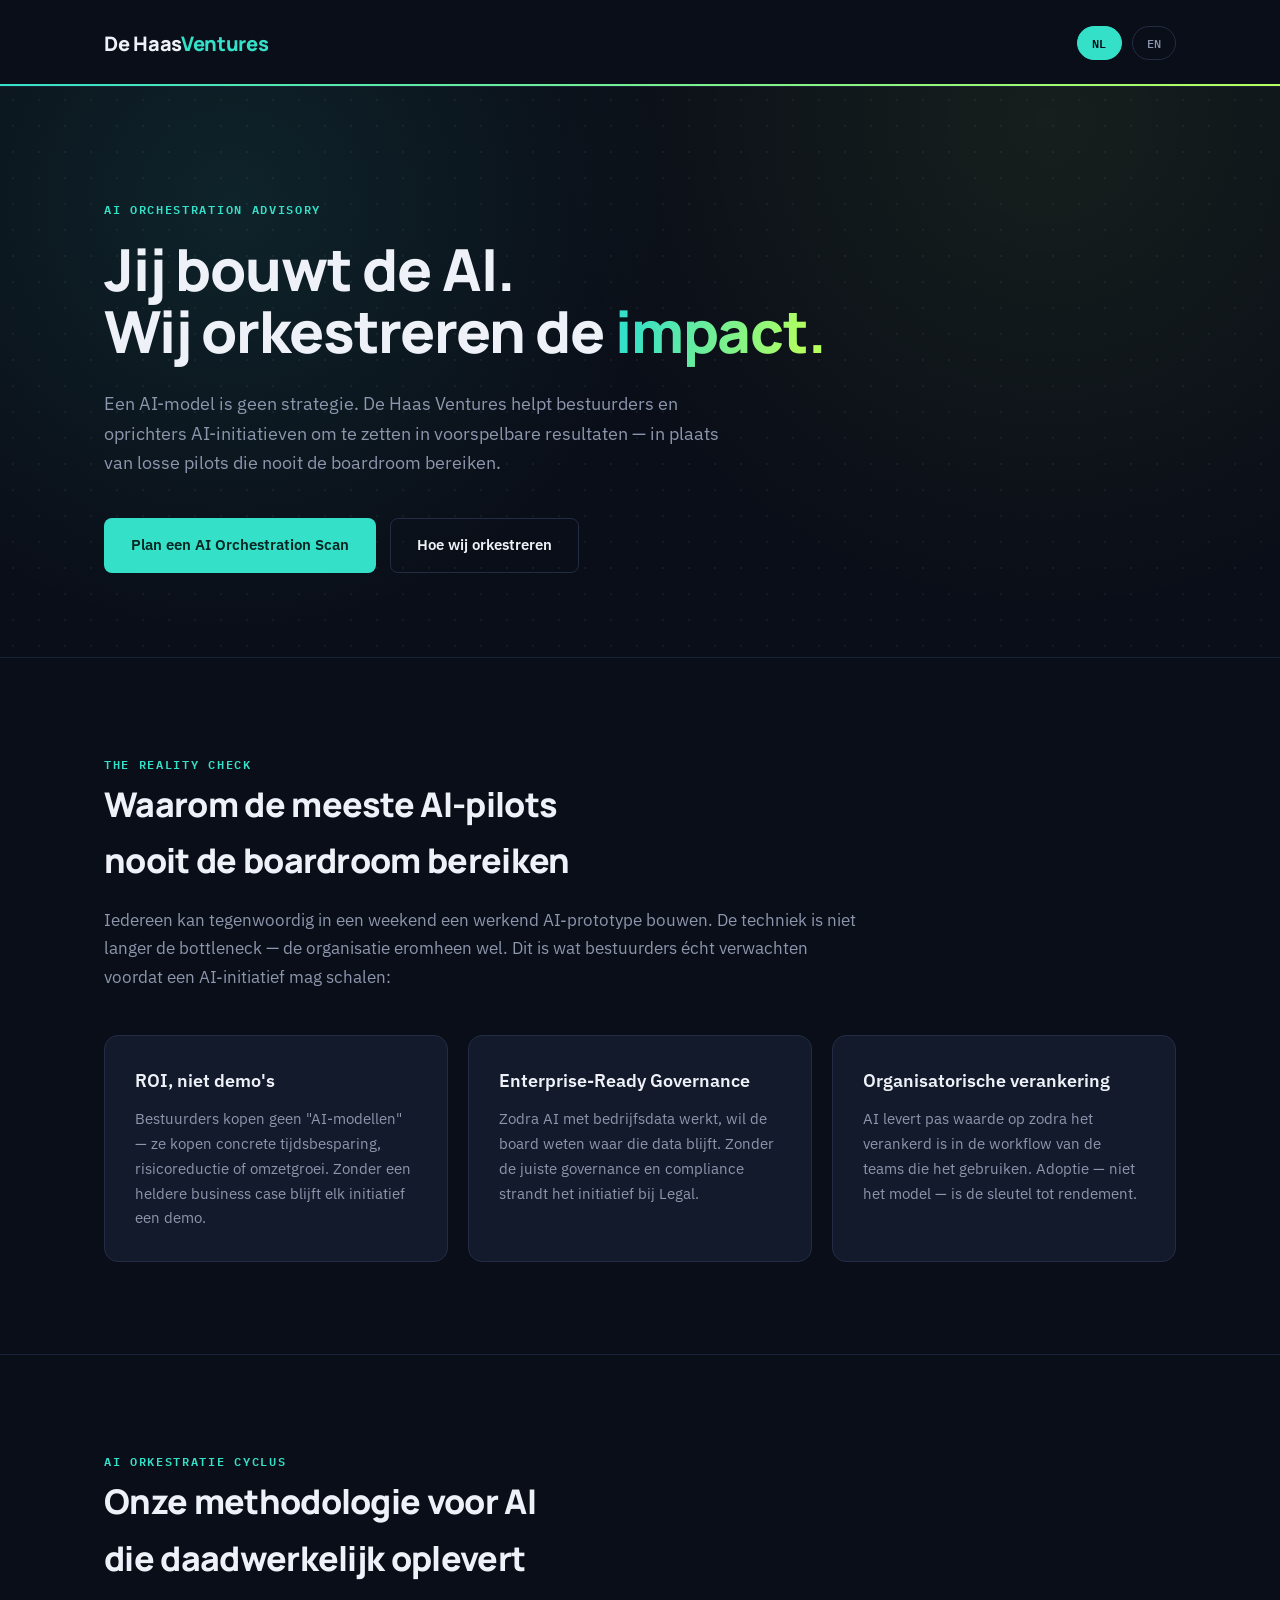
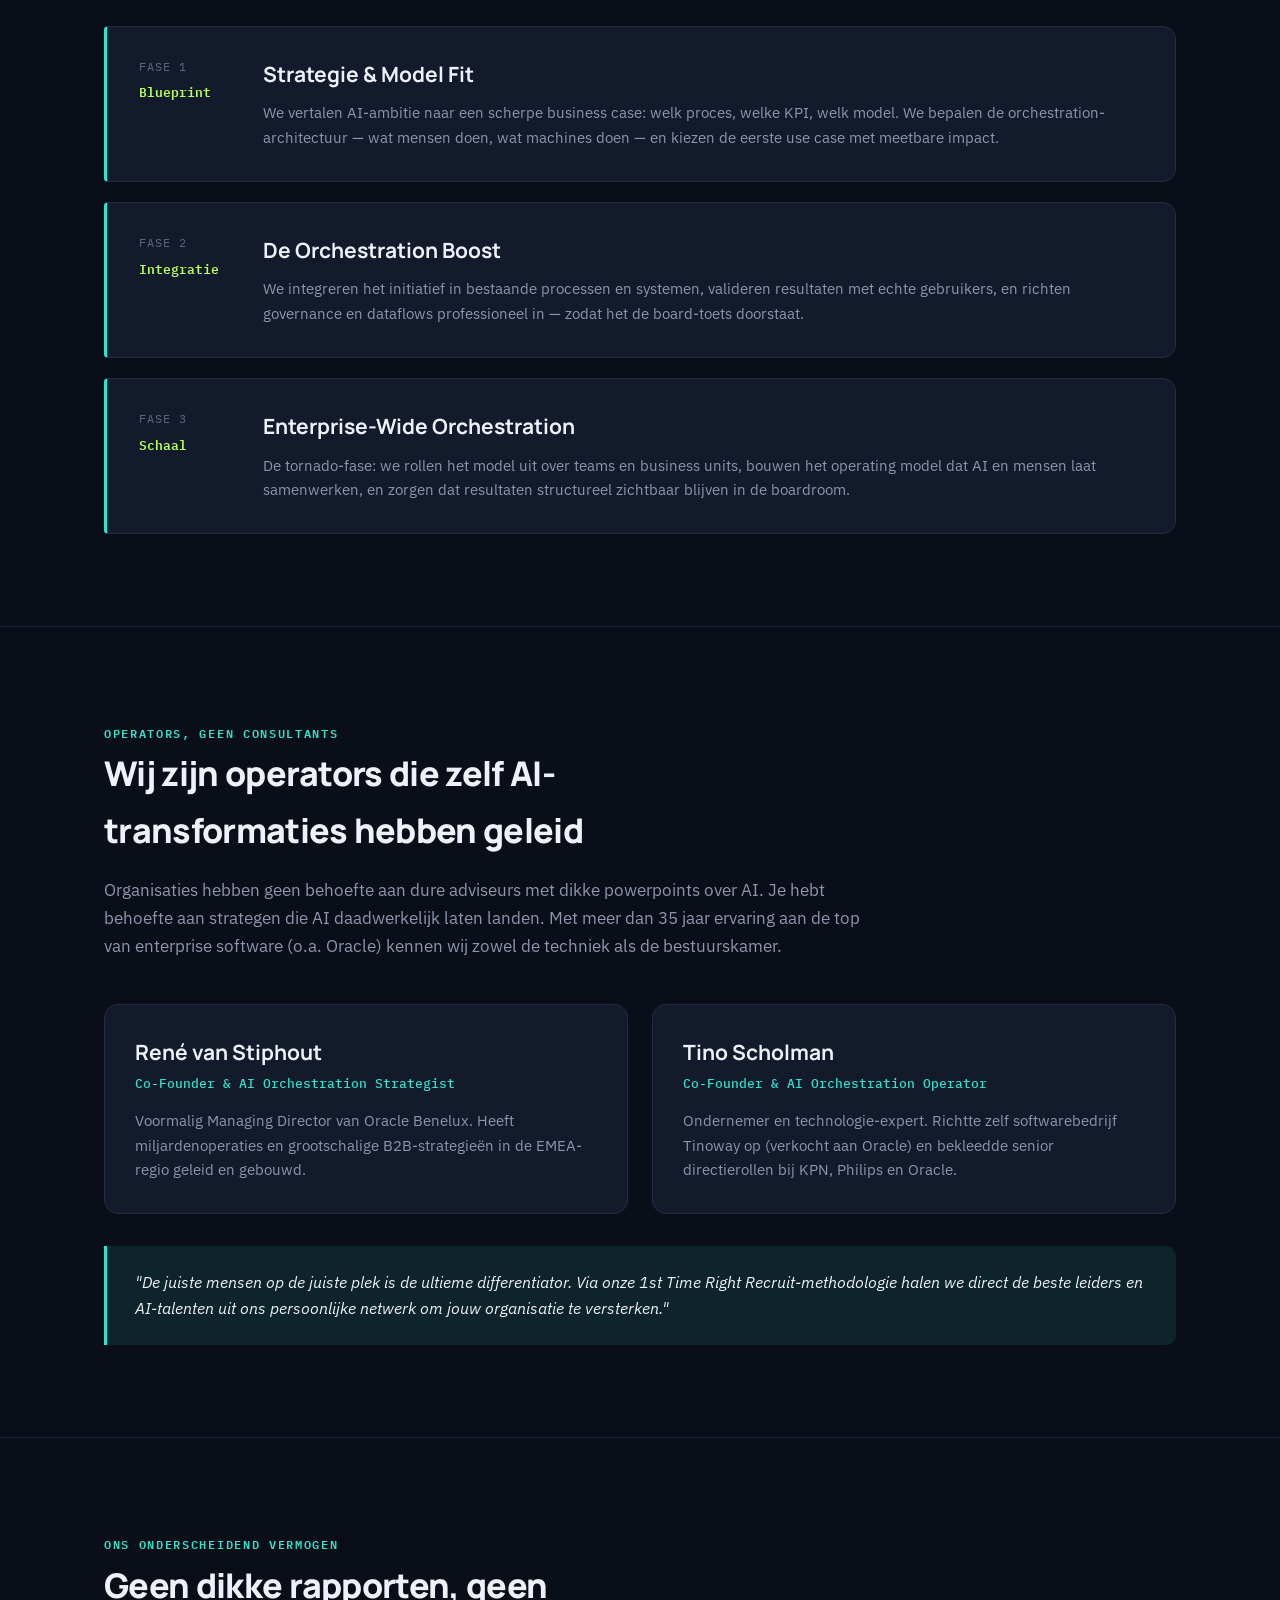
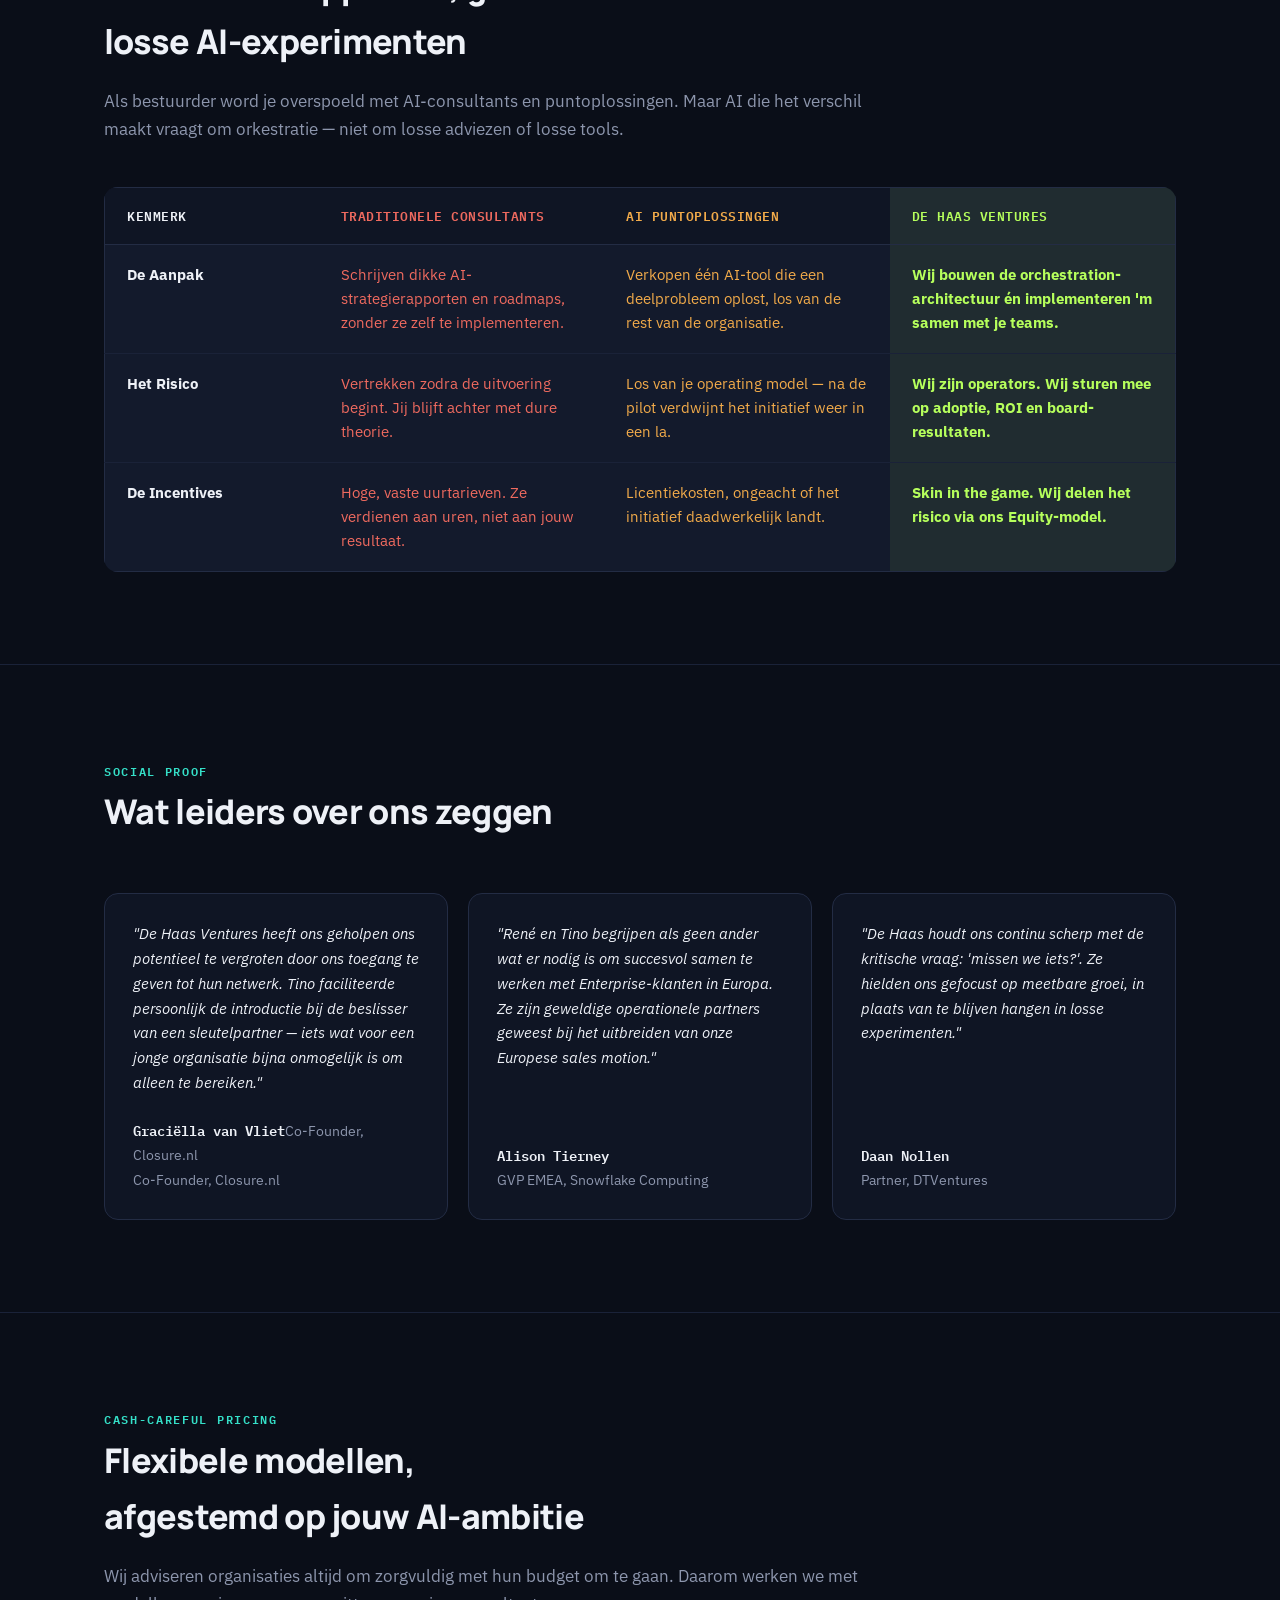
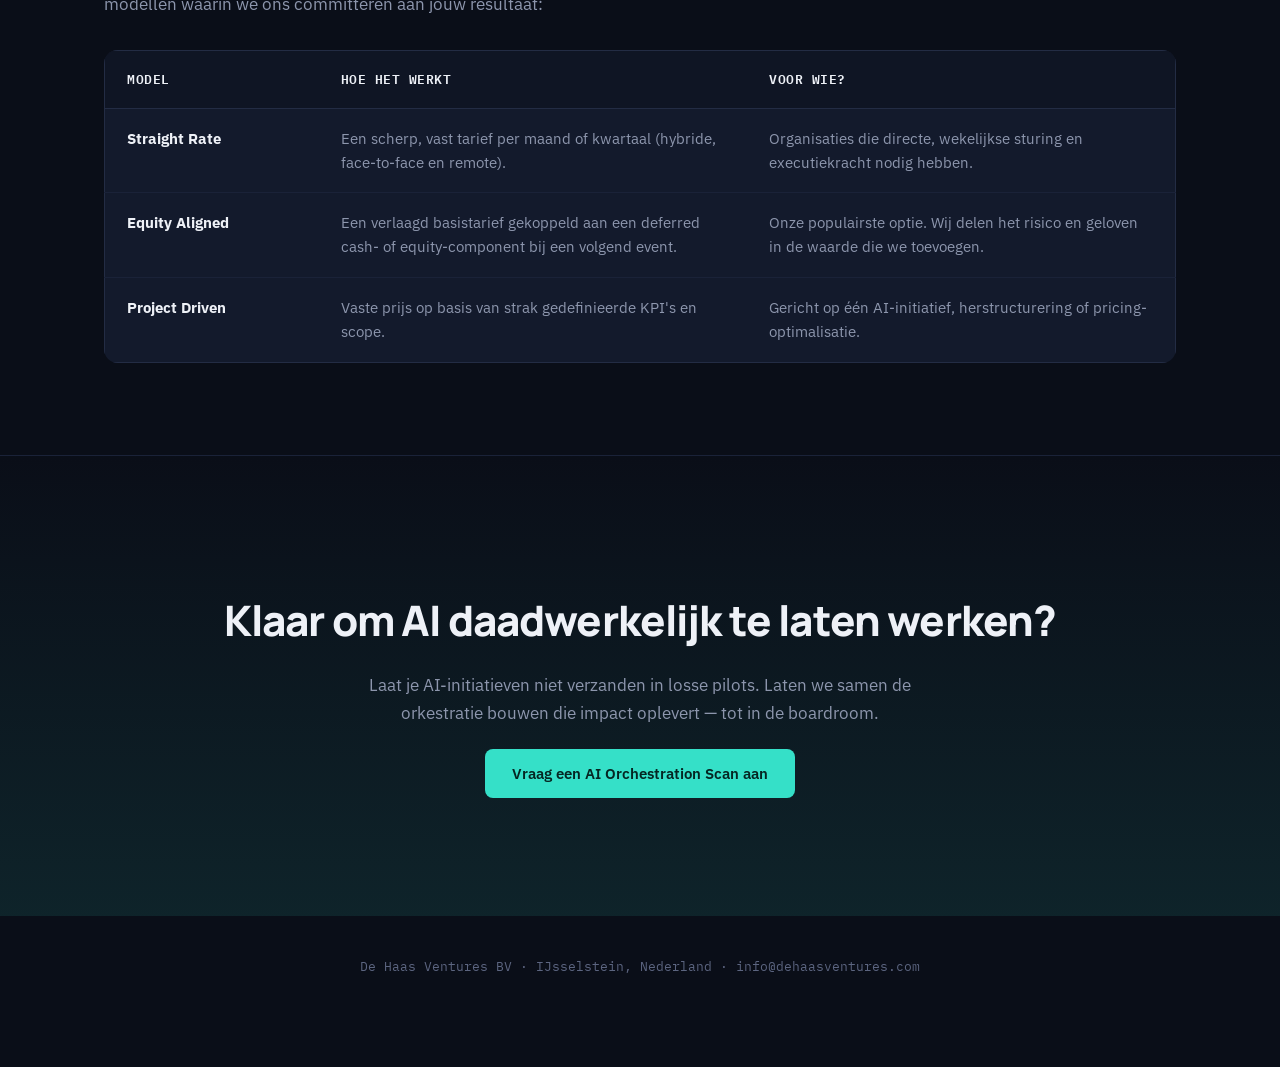
==== index.html @ 8264e9d5 "Add files via upload" ====
<!DOCTYPE html>
<html lang="nl">
<head>
<meta charset="UTF-8">
<meta name="viewport" content="width=device-width, initial-scale=1.0">
<title>De Haas Ventures | AI Orchestration Advisory for the Boardroom</title>
<meta name="description" content="De Haas Ventures helpt bestuurders en oprichters AI-initiatieven om te zetten in voorspelbare resultaten. Hands-on AI orchestration advisory — geen dikke rapporten, wel resultaat tot in de boardroom.">
<meta name="robots" content="index, follow">
<link rel="canonical" href="https://dehaasventures.com/">
<meta property="og:type" content="website">
<meta property="og:site_name" content="De Haas Ventures">
<meta property="og:title" content="De Haas Ventures | AI Orchestration Advisory">
<meta property="og:description" content="Hands-on AI orchestration advisory for boards and founders. We build the architecture and implement it with your teams — not another slide deck.">
<meta property="og:url" content="https://dehaasventures.com/">
<meta property="og:locale" content="nl_NL">
<meta property="og:locale:alternate" content="en_US">
<meta name="twitter:card" content="summary">
<meta name="twitter:title" content="De Haas Ventures | AI Orchestration Advisory">
<meta name="twitter:description" content="Hands-on AI orchestration advisory for boards and founders. We build the architecture and implement it with your teams — not another slide deck.">
<script type="application/ld+json">
{
  "@context": "https://schema.org",
  "@type": "ProfessionalService",
  "name": "De Haas Ventures",
  "alternateName": "De Haas Ventures BV",
  "description": "Hands-on AI orchestration advisory for boards and founders — strategy, implementation, and adoption, not just reports.",
  "url": "https://dehaasventures.com/",
  "email": "info@dehaasventures.com",
  "address": {
    "@type": "PostalAddress",
    "streetAddress": "",
    "addressLocality": "IJsselstein",
    "postalCode": "3401 NS",
    "addressCountry": "NL"
  },
  "areaServed": "Europe",
  "knowsAbout": ["AI Orchestration", "AI Strategy", "Enterprise AI Adoption", "Go-to-Market Advisory", "AI Agent Go-to-Market"],
  "founder": [
    { "@type": "Person", "name": "Tino Scholman" },
    { "@type": "Person", "name": "René van Stiphout" }
  ]
}
</script>
<link rel="preconnect" href="https://fonts.googleapis.com">
<link rel="preconnect" href="https://fonts.gstatic.com" crossorigin>
<link rel="stylesheet" href="https://fonts.googleapis.com/css2?family=Manrope:wght@700;800&family=IBM+Plex+Sans:wght@400;500;600&family=IBM+Plex+Mono:wght@500;600&display=swap">
<link rel="stylesheet" href="styles.css">

</head>
<body>
<header>
  <div class="container nav-container">
    <div class="logo">De Haas<span>Ventures</span></div>
    <div class="lang-switcher">
      <button class="lang-btn active" id="lang-nl-btn" onclick="setLanguage('nl')">NL</button>
      <button class="lang-btn" id="lang-en-btn" onclick="setLanguage('en')">EN</button>
    </div>
  </div>
</header>

<section class="hero">
  <div class="container">
    <span class="eyebrow">AI Orchestration Advisory</span>
    <h1 data-lang="nl">Jij bouwt de AI. <br>Wij orkestreren de <span>impact.</span></h1>
    <h1 data-lang="en">You build the AI. <br>We orchestrate the <span>impact.</span></h1>

    <p class="lede" data-lang="nl">Een AI-model is geen strategie. De Haas Ventures helpt bestuurders en oprichters AI-initiatieven om te zetten in voorspelbare resultaten — in plaats van losse pilots die nooit de boardroom bereiken.</p>
    <p class="lede" data-lang="en">An AI model is not a strategy. De Haas Ventures helps executives and founders turn scattered AI initiatives into predictable results — not pilots that never reach the boardroom.</p>

    <div class="btn-group">
      <a href="#contact" class="btn btn-primary" data-lang="nl">Plan een AI Orchestration Scan</a>
      <a href="#contact" class="btn btn-primary" data-lang="en">Book an AI Orchestration Scan</a>
      <a href="orchestration.html?lang=nl" class="btn btn-secondary" data-lang="nl">Hoe wij orkestreren</a>
      <a href="orchestration.html?lang=en" class="btn btn-secondary" data-lang="en">How We Orchestrate</a>
    </div>
  </div>
</section>

<section id="probleem">
  <div class="container">
    <span class="eyebrow" data-lang="nl">The Reality Check</span>
    <span class="eyebrow" data-lang="en">The Reality Check</span>

    <h2 class="section-title" data-lang="nl">Waarom de meeste AI-pilots nooit de boardroom bereiken</h2>
    <h2 class="section-title" data-lang="en">Why Most AI Pilots Never Reach the Boardroom</h2>

    <p class="lede-muted" data-lang="nl">Iedereen kan tegenwoordig in een weekend een werkend AI-prototype bouwen. De techniek is niet langer de bottleneck — de organisatie eromheen wel. Dit is wat bestuurders écht verwachten voordat een AI-initiatief mag schalen:</p>
    <p class="lede-muted" data-lang="en">Anyone can build a working AI prototype in a weekend now. Technology is no longer the bottleneck — the organization around it is. Here's what boards actually expect before an AI initiative gets to scale:</p>

    <div class="grid-3">
      <div class="card">
        <h3 data-lang="nl">ROI, niet demo's</h3>
        <h3 data-lang="en">ROI, Not Demos</h3>
        <p data-lang="nl">Bestuurders kopen geen "AI-modellen" — ze kopen concrete tijdsbesparing, risicoreductie of omzetgroei. Zonder een heldere business case blijft elk initiatief een demo.</p>
        <p data-lang="en">Boards don't buy "AI models" — they buy concrete time savings, risk reduction, or revenue growth. Without a clear business case, every initiative stays a demo.</p>
      </div>
      <div class="card">
        <h3 data-lang="nl">Enterprise-Ready Governance</h3>
        <h3 data-lang="en">Enterprise-Ready Governance</h3>
        <p data-lang="nl">Zodra AI met bedrijfsdata werkt, wil de board weten waar die data blijft. Zonder de juiste governance en compliance strandt het initiatief bij Legal.</p>
        <p data-lang="en">The moment AI touches company data, the board wants to know where it goes. Without proper governance and compliance, the initiative dies in Legal.</p>
      </div>
      <div class="card">
        <h3 data-lang="nl">Organisatorische verankering</h3>
        <h3 data-lang="en">Organizational Integration</h3>
        <p data-lang="nl">AI levert pas waarde op zodra het verankerd is in de workflow van de teams die het gebruiken. Adoptie — niet het model — is de sleutel tot rendement.</p>
        <p data-lang="en">AI only creates value once it's embedded in the daily workflow of the teams who use it. Adoption — not the model — is the key to return.</p>
      </div>
    </div>
  </div>
</section>

<section id="werkwijze">
  <div class="container">
    <span class="eyebrow" data-lang="nl">AI Orkestratie Cyclus</span>
    <span class="eyebrow" data-lang="en">AI Orchestration Life Cycle</span>

    <h2 class="section-title" data-lang="nl">Onze methodologie voor AI die daadwerkelijk oplevert</h2>
    <h2 class="section-title" data-lang="en">Our Methodology for AI That Actually Delivers</h2>

    <div class="steps">
      <div class="step-item">
        <div>
          <div class="step-phase" data-lang="nl">Fase 1</div>
          <div class="step-phase" data-lang="en">Phase 1</div>
          <div class="step-number" data-lang="nl">Blueprint</div>
          <div class="step-number" data-lang="en">Blueprint</div>
        </div>
        <div>
          <h3 data-lang="nl">Strategie & Model Fit</h3>
          <h3 data-lang="en">Strategy & Model Fit</h3>
          <p data-lang="nl">We vertalen AI-ambitie naar een scherpe business case: welk proces, welke KPI, welk model. We bepalen de orchestration-architectuur — wat mensen doen, wat machines doen — en kiezen de eerste use case met meetbare impact.</p>
          <p data-lang="en">We translate AI ambition into a sharp business case: which process, which KPI, which model. We define the orchestration architecture — what's done by people, what's done by machines — and pick the first use case with measurable impact.</p>
        </div>
      </div>
      <div class="step-item">
        <div>
          <div class="step-phase" data-lang="nl">Fase 2</div>
          <div class="step-phase" data-lang="en">Phase 2</div>
          <div class="step-number" data-lang="nl">Integratie</div>
          <div class="step-number" data-lang="en">Integration</div>
        </div>
        <div>
          <h3 data-lang="nl">De Orchestration Boost</h3>
          <h3 data-lang="en">The Orchestration Boost</h3>
          <p data-lang="nl">We integreren het initiatief in bestaande processen en systemen, valideren resultaten met echte gebruikers, en richten governance en dataflows professioneel in — zodat het de board-toets doorstaat.</p>
          <p data-lang="en">We integrate the initiative into existing processes and systems, validate results with real users, and put governance and data flows on a professional footing — so it survives board scrutiny.</p>
        </div>
      </div>
      <div class="step-item">
        <div>
          <div class="step-phase" data-lang="nl">Fase 3</div>
          <div class="step-phase" data-lang="en">Phase 3</div>
          <div class="step-number" data-lang="nl">Schaal</div>
          <div class="step-number" data-lang="en">Scale</div>
        </div>
        <div>
          <h3 data-lang="nl">Enterprise-Wide Orchestration</h3>
          <h3 data-lang="en">Enterprise-Wide Orchestration</h3>
          <p data-lang="nl">De tornado-fase: we rollen het model uit over teams en business units, bouwen het operating model dat AI en mensen laat samenwerken, en zorgen dat resultaten structureel zichtbaar blijven in de boardroom.</p>
          <p data-lang="en">The tornado phase: we roll the model out across teams and business units, build the operating model that lets AI and people work together, and keep results structurally visible in the boardroom.</p>
        </div>
      </div>
    </div>
  </div>
</section>

<section id="team">
  <div class="container">
    <span class="eyebrow" data-lang="nl">Operators, geen consultants</span>
    <span class="eyebrow" data-lang="en">Operators, Not Consultants</span>

    <h2 class="section-title" data-lang="nl">Wij zijn operators die zelf AI-transformaties hebben geleid</h2>
    <h2 class="section-title" data-lang="en">We Are Operators Who Have Led AI Transformations Ourselves</h2>

    <p class="lede-muted" data-lang="nl">Organisaties hebben geen behoefte aan dure adviseurs met dikke powerpoints over AI. Je hebt behoefte aan strategen die AI daadwerkelijk laten landen. Met meer dan 35 jaar ervaring aan de top van enterprise software (o.a. Oracle) kennen wij zowel de techniek als de bestuurskamer.</p>
    <p class="lede-muted" data-lang="en">Organizations don't need expensive advisors with heavy AI slide decks. You need executives who can actually land AI in the business. With over 35 years of combined experience at the top of enterprise software (including Oracle), we know both the technology and the boardroom.</p>

    <div class="team-grid">
      <div class="team-card">
        <h3>René van Stiphout</h3>
        <div class="team-role" data-lang="nl">Co-Founder & AI Orchestration Strategist</div>
        <div class="team-role" data-lang="en">Co-Founder & AI Orchestration Strategist</div>
        <p data-lang="nl">Voormalig Managing Director van Oracle Benelux. Heeft miljardenoperaties en grootschalige B2B-strategieën in de EMEA-regio geleid en gebouwd.</p>
        <p data-lang="en">Former Managing Director of Oracle Benelux. Led and scaled multi-billion dollar business units and large-scale B2B commercial strategies across the EMEA region.</p>
      </div>
      <div class="team-card">
        <h3>Tino Scholman</h3>
        <div class="team-role" data-lang="nl">Co-Founder & AI Orchestration Operator</div>
        <div class="team-role" data-lang="en">Co-Founder & AI Orchestration Operator</div>
        <p data-lang="nl">Ondernemer en technologie-expert. Richtte zelf softwarebedrijf Tinoway op (verkocht aan Oracle) en bekleedde senior directierollen bij KPN, Philips en Oracle.</p>
        <p data-lang="en">Entrepreneur and technology executive. Founded software company Tinoway (acquired by Oracle), and held senior executive roles at KPN, Philips, and Oracle.</p>
      </div>
    </div>

    <div class="quote-block" data-lang="nl">
      "De juiste mensen op de juiste plek is de ultieme differentiator. Via onze 1st Time Right Recruit-methodologie halen we direct de beste leiders en AI-talenten uit ons persoonlijke netwerk om jouw organisatie te versterken."
    </div>
    <div class="quote-block" data-lang="en">
      "Getting the right talent in place early is the ultimate differentiator. Through our 1st Time Right Recruit methodology, we bring top leaders and AI talent from our personal network to strengthen your organization."
    </div>
  </div>
</section>

<section id="waarom-wij">
  <div class="container">
    <span class="eyebrow" data-lang="nl">Ons Onderscheidend Vermogen</span>
    <span class="eyebrow" data-lang="en">Our Unfair Advantage</span>

    <h2 class="section-title" data-lang="nl">Geen dikke rapporten, geen losse AI-experimenten</h2>
    <h2 class="section-title" data-lang="en">No Fluffy Slide Decks. No Disconnected AI Experiments.</h2>

    <p class="lede-muted" data-lang="nl">Als bestuurder word je overspoeld met AI-consultants en puntoplossingen. Maar AI die het verschil maakt vraagt om orkestratie — niet om losse adviezen of losse tools.</p>
    <p class="lede-muted" data-lang="en">As an executive, you're bombarded by AI consultants and point solutions. But AI that moves the needle requires orchestration — not disconnected advice or disconnected tools.</p>

    <div class="table-container">
      <table class="comparison-table">
        <thead>
          <tr>
            <th><span data-lang="nl">Kenmerk</span><span data-lang="en">Feature</span></th>
            <th class="col-consultants"><span data-lang="nl">Traditionele Consultants</span><span data-lang="en">Traditional Consultants</span></th>
            <th class="col-pointsolutions"><span data-lang="nl">AI Puntoplossingen</span><span data-lang="en">AI Point Solutions</span></th>
            <th class="col-dehaas">De Haas Ventures</th>
          </tr>
        </thead>
        <tbody>
          <tr>
            <td><strong data-lang="nl">De Aanpak</strong><strong data-lang="en">The Playbook</strong></td>
            <td class="col-consultants"><span data-lang="nl">Schrijven dikke AI-strategierapporten en roadmaps, zonder ze zelf te implementeren.</span><span data-lang="en">Draft abstract AI strategy reports and roadmaps — then leave implementation to you.</span></td>
            <td class="col-pointsolutions"><span data-lang="nl">Verkopen één AI-tool die een deelprobleem oplost, los van de rest van de organisatie.</span><span data-lang="en">Sell a single AI tool that solves one problem, disconnected from the rest of the organization.</span></td>
            <td class="col-dehaas"><strong data-lang="nl">Wij bouwen de orchestration-architectuur én implementeren 'm samen met je teams.</strong><strong data-lang="en">We design the orchestration architecture and implement it together with your teams.</strong></td>
          </tr>
          <tr>
            <td><strong data-lang="nl">Het Risico</strong><strong data-lang="en">The Risk</strong></td>
            <td class="col-consultants"><span data-lang="nl">Vertrekken zodra de uitvoering begint. Jij blijft achter met dure theorie.</span><span data-lang="en">They leave the moment execution begins. You're left with expensive theory.</span></td>
            <td class="col-pointsolutions"><span data-lang="nl">Los van je operating model — na de pilot verdwijnt het initiatief weer in een la.</span><span data-lang="en">Disconnected from your operating model — after the pilot, the initiative quietly dies.</span></td>
            <td class="col-dehaas"><strong data-lang="nl">Wij zijn operators. Wij sturen mee op adoptie, ROI en board-resultaten.</strong><strong data-lang="en">We are operators. We steer toward adoption, ROI, and boardroom results.</strong></td>
          </tr>
          <tr>
            <td><strong data-lang="nl">De Incentives</strong><strong data-lang="en">Alignment</strong></td>
            <td class="col-consultants"><span data-lang="nl">Hoge, vaste uurtarieven. Ze verdienen aan uren, niet aan jouw resultaat.</span><span data-lang="en">High, flat hourly fees. They profit from hours, not from your outcome.</span></td>
            <td class="col-pointsolutions"><span data-lang="nl">Licentiekosten, ongeacht of het initiatief daadwerkelijk landt.</span><span data-lang="en">License fees, regardless of whether the initiative actually lands.</span></td>
            <td class="col-dehaas"><strong data-lang="nl">Skin in the game. Wij delen het risico via ons Equity-model.</strong><strong data-lang="en">Skin in the game. We share the risk through our equity model.</strong></td>
          </tr>
        </tbody>
      </table>
    </div>
  </div>
</section>

<section id="testimonials">
  <div class="container">
    <span class="eyebrow" data-lang="nl">Social Proof</span>
    <span class="eyebrow" data-lang="en">Social Proof</span>
    <h2 class="section-title" data-lang="nl">Wat leiders over ons zeggen</h2>
    <h2 class="section-title" data-lang="en">What Leaders Say About Us</h2>
    <div style="height: 36px;"></div>
    <div class="testimonials-grid">
      <div class="testimonial-card">
        <p class="testimonial-text" data-lang="nl">"De Haas Ventures heeft ons geholpen ons potentieel te vergroten door ons toegang te geven tot hun netwerk. Tino faciliteerde persoonlijk de introductie bij de beslisser van een sleutelpartner — iets wat voor een jonge organisatie bijna onmogelijk is om alleen te bereiken."</p>
        <p class="testimonial-text" data-lang="en">"De Haas Ventures helped expand our horizon by providing unparalleled access to their senior network. Tino personally brokered connections with decision-makers at industry cornerstones — reach almost impossible to unlock alone."</p>
        <div class="testimonial-author">Graciëlla van Vliet<span data-lang="nl">Co-Founder, Closure.nl</span><span data-lang="en">Co-Founder, Closure.nl</span></div>
      </div>
      <div class="testimonial-card">
        <p class="testimonial-text" data-lang="nl">"René en Tino begrijpen als geen ander wat er nodig is om succesvol samen te werken met Enterprise-klanten in Europa. Ze zijn geweldige operationele partners geweest bij het uitbreiden van onze Europese sales motion."</p>
        <p class="testimonial-text" data-lang="en">"René and Tino intuitively understand what it takes to land and expand enterprise accounts across Europe. They have been fantastic operational partners as we structured our European enterprise motion."</p>
        <div class="testimonial-author">Alison Tierney<span>GVP EMEA, Snowflake Computing</span></div>
      </div>
      <div class="testimonial-card">
        <p class="testimonial-text" data-lang="nl">"De Haas houdt ons continu scherp met de kritische vraag: 'missen we iets?'. Ze hielden ons gefocust op meetbare groei, in plaats van te blijven hangen in losse experimenten."</p>
        <p class="testimonial-text" data-lang="en">"De Haas continuously serves as our gut-check, asking: 'are we missing something?'. They kept us strictly focused on measurable growth over distracting ad-hoc experiments."</p>
        <div class="testimonial-author">Daan Nollen<span>Partner, DTVentures</span></div>
      </div>
    </div>
  </div>
</section>

<section id="modellen">
  <div class="container">
    <span class="eyebrow" data-lang="nl">Cash-Careful Pricing</span>
    <span class="eyebrow" data-lang="en">Cash-Careful Pricing</span>

    <h2 class="section-title" data-lang="nl">Flexibele modellen, afgestemd op jouw AI-ambitie</h2>
    <h2 class="section-title" data-lang="en">Flexible Frameworks, Matched to Your AI Ambition</h2>

    <p class="lede-muted" style="margin-bottom: 0;" data-lang="nl">Wij adviseren organisaties altijd om zorgvuldig met hun budget om te gaan. Daarom werken we met modellen waarin we ons committeren aan jouw resultaat:</p>
    <p class="lede-muted" style="margin-bottom: 0;" data-lang="en">We consistently advise organizations to be deliberate with budget. That's why we structure our partnerships to align directly with your outcome:</p>

    <div class="table-container">
      <table class="pricing-table">
        <thead>
          <tr>
            <th><span data-lang="nl">Model</span><span data-lang="en">Framework</span></th>
            <th><span data-lang="nl">Hoe het werkt</span><span data-lang="en">Mechanics</span></th>
            <th><span data-lang="nl">Voor wie?</span><span data-lang="en">Best For</span></th>
          </tr>
        </thead>
        <tbody>
          <tr>
            <td><strong>Straight Rate</strong></td>
            <td><span data-lang="nl">Een scherp, vast tarief per maand of kwartaal (hybride, face-to-face en remote).</span><span data-lang="en">A competitive, predictable flat fee, structured monthly or quarterly (hybrid delivery).</span></td>
            <td><span data-lang="nl">Organisaties die directe, wekelijkse sturing en executiekracht nodig hebben.</span><span data-lang="en">Organizations that need high-cadence, hands-on steering and execution power.</span></td>
          </tr>
          <tr>
            <td><strong>Equity Aligned</strong></td>
            <td><span data-lang="nl">Een verlaagd basistarief gekoppeld aan een deferred cash- of equity-component bij een volgend event.</span><span data-lang="en">A reduced base retainer coupled with a deferred cash or equity component tied to a future event.</span></td>
            <td><span data-lang="nl">Onze populairste optie. Wij delen het risico en geloven in de waarde die we toevoegen.</span><span data-lang="en">Our most popular option. We share the risk and back the value we add.</span></td>
          </tr>
          <tr>
            <td><strong>Project Driven</strong></td>
            <td><span data-lang="nl">Vaste prijs op basis van strak gedefinieerde KPI's en scope.</span><span data-lang="en">A fixed price against tightly defined KPIs and scope.</span></td>
            <td><span data-lang="nl">Gericht op één AI-initiatief, herstructurering of pricing-optimalisatie.</span><span data-lang="en">Targeted AI initiatives, org restructuring, or pricing-model shifts.</span></td>
          </tr>
        </tbody>
      </table>
    </div>
  </div>
</section>

<section id="contact" class="cta-section">
  <div class="container">
    <h2 data-lang="nl">Klaar om AI daadwerkelijk te laten werken?</h2>
    <h2 data-lang="en">Ready to Make AI Actually Work?</h2>

    <p data-lang="nl">Laat je AI-initiatieven niet verzanden in losse pilots. Laten we samen de orkestratie bouwen die impact oplevert — tot in de boardroom.</p>
    <p data-lang="en">Don't let your AI initiatives stall as disconnected pilots. Let's build the orchestration that delivers impact — all the way to the boardroom.</p>

    <a href="mailto:info@dehaasventures.com" class="btn btn-primary" data-lang="nl">Vraag een AI Orchestration Scan aan</a>
    <a href="mailto:info@dehaasventures.com" class="btn btn-primary" data-lang="en">Request an AI Orchestration Scan</a>
  </div>
</section>

<footer>
  <div class="container">
    <div data-lang="nl">De Haas Ventures BV &middot; IJsselstein, Nederland &middot; info@dehaasventures.com</div>
    <div data-lang="en">De Haas Ventures BV &middot; IJsselstein, The Netherlands &middot; info@dehaasventures.com</div>
  </div>
</footer>

<script>
  function setLanguage(lang) {
    document.documentElement.setAttribute('lang', lang);
    document.getElementById('lang-nl-btn').classList.toggle('active', lang === 'nl');
    document.getElementById('lang-en-btn').classList.toggle('active', lang === 'en');
  }
  function getInitialLanguage() {
    const requested = new URLSearchParams(window.location.search).get('lang');
    return requested === 'en' ? 'en' : 'nl';
  }
  setLanguage(getInitialLanguage());
</script>

</body>
</html>
---- styles.css ----
:root {
  --bg: #0a0e18;
  --bg-hero: #0c1120;
  --surface: #131a2c;
  --surface-soft: #0f1524;
  --border: #232c44;
  --border-soft: #1a2238;
  --text: #eef1f7;
  --text-muted: #8d96ad;
  --text-faint: #5c6580;
  --accent: #35e0c8;
  --accent-soft: rgba(53, 224, 200, 0.1);
  --accent-2: #b6ff5c;
  --accent-2-soft: rgba(182, 255, 92, 0.08);
  --danger: #ef6a5f;
  --warn: #f2ab4a;
  --font-display: "Manrope", -apple-system, BlinkMacSystemFont, "Segoe UI", sans-serif;
  --font-body: "IBM Plex Sans", -apple-system, BlinkMacSystemFont, "Segoe UI", sans-serif;
  --font-mono: "IBM Plex Mono", ui-monospace, "SF Mono", Menlo, monospace;
}

* { box-sizing: border-box; margin: 0; padding: 0; }

html { color-scheme: dark; }

@media (prefers-reduced-motion: reduce) {
  * { transition: none !important; animation: none !important; scroll-behavior: auto !important; }
}

body {
  font-family: var(--font-body);
  background: var(--bg);
  color: var(--text);
  line-height: 1.65;
  padding: 0 0 90px 0;
  -webkit-font-smoothing: antialiased;
}

a { color: inherit; }
img { max-width: 100%; }

:focus-visible {
  outline: 2px solid var(--accent);
  outline-offset: 3px;
  border-radius: 4px;
}

.container {
  max-width: 1120px;
  margin: 0 auto;
  padding: 0 24px;
}

/* Header */
header {
  padding: 26px 0;
  border-bottom: 1px solid var(--border-soft);
  background: linear-gradient(90deg, var(--accent) 0%, var(--accent-2) 100%);
  background-size: 100% 2px;
  background-repeat: no-repeat;
  background-position: bottom;
}

.nav-container {
  display: flex;
  justify-content: space-between;
  align-items: center;
  flex-wrap: wrap;
  gap: 14px;
}

.logo {
  font-family: var(--font-display);
  font-size: 20px;
  font-weight: 800;
  letter-spacing: -0.3px;
  color: var(--text);
  text-decoration: none;
}

.logo span { color: var(--accent); }

.lang-switcher { display: flex; gap: 10px; }

.lang-btn {
  background: transparent;
  border: 1px solid var(--border);
  color: var(--text-muted);
  padding: 6px 14px;
  border-radius: 20px;
  cursor: pointer;
  font-family: var(--font-mono);
  font-weight: 500;
  font-size: 12px;
  letter-spacing: 0.02em;
  transition: all 0.18s ease;
}

.lang-btn:hover { border-color: var(--text-muted); color: var(--text); }

.lang-btn.active {
  background-color: var(--accent);
  color: var(--bg);
  border-color: var(--accent);
  font-weight: 600;
}

/* Hero */
.hero {
  padding: clamp(56px, 10vw, 108px) 0 clamp(48px, 8vw, 84px) 0;
  background:
    radial-gradient(circle at 18% 20%, rgba(53, 224, 200, 0.10) 0%, transparent 38%),
    radial-gradient(circle at 82% 6%, rgba(182, 255, 92, 0.07) 0%, transparent 42%),
    radial-gradient(rgba(255,255,255,0.05) 1px, transparent 1px);
  background-size: auto, auto, 26px 26px;
  background-position: 0 0, 0 0, 0 0;
}

.hero.hero--compact { padding: clamp(44px, 7vw, 76px) 0 clamp(40px, 6vw, 64px) 0; }

.eyebrow {
  display: inline-block;
  font-family: var(--font-mono);
  font-size: 12px;
  text-transform: uppercase;
  letter-spacing: 0.14em;
  font-weight: 600;
  color: var(--accent);
  margin-bottom: 18px;
}

h1 {
  font-family: var(--font-display);
  font-size: clamp(34px, 5.4vw, 58px);
  font-weight: 800;
  line-height: 1.08;
  letter-spacing: -0.02em;
  text-wrap: balance;
  max-width: 900px;
  margin-bottom: 26px;
}

h1.h1--page { font-size: clamp(30px, 4.6vw, 46px); }

h1 span {
  background: linear-gradient(100deg, var(--accent) 10%, var(--accent-2) 90%);
  -webkit-background-clip: text;
  background-clip: text;
  -webkit-text-fill-color: transparent;
}

.hero p.lede {
  font-size: 18px;
  color: var(--text-muted);
  max-width: 640px;
  margin-bottom: 40px;
}

.btn-group { display: flex; gap: 14px; flex-wrap: wrap; }

.btn {
  display: inline-block;
  padding: 14px 26px;
  font-family: var(--font-body);
  font-weight: 600;
  font-size: 15px;
  border-radius: 8px;
  text-decoration: none;
  transition: all 0.18s ease;
  border: 1px solid transparent;
}

.btn-primary {
  background-color: var(--accent);
  color: #052622;
}

.btn-primary:hover {
  box-shadow: 0 0 0 4px var(--accent-soft);
  transform: translateY(-1px);
}

.btn-secondary {
  background-color: transparent;
  color: var(--text);
  border-color: var(--border);
}

.btn-secondary:hover { border-color: var(--text-muted); background: rgba(255,255,255,0.03); }

/* Back link */
.back-link {
  display: flex;
  width: fit-content;
  align-items: center;
  gap: 8px;
  font-family: var(--font-mono);
  font-size: 13px;
  color: var(--text-muted);
  text-decoration: none;
  margin-bottom: 22px;
  transition: color 0.18s ease;
}

.back-link:hover { color: var(--accent); }

/* Sections */
section { padding: clamp(56px, 8vw, 92px) 0; border-bottom: 1px solid var(--border-soft); }

.section-title {
  font-family: var(--font-display);
  font-size: clamp(26px, 3.4vw, 34px);
  font-weight: 800;
  letter-spacing: -0.02em;
  margin-bottom: 18px;
  text-wrap: balance;
  max-width: 780px;
}

.subsection-title {
  font-family: var(--font-display);
  font-size: 21px;
  font-weight: 700;
  letter-spacing: -0.01em;
  margin-bottom: 22px;
  text-wrap: balance;
  max-width: 760px;
}

.lede-muted {
  font-size: 17px;
  color: var(--text-muted);
  max-width: 760px;
  margin-bottom: 44px;
}

/* Card grid */
.grid-3 {
  display: grid;
  grid-template-columns: repeat(auto-fit, minmax(270px, 1fr));
  gap: 20px;
}

.card {
  background-color: var(--surface);
  border: 1px solid var(--border);
  padding: 30px;
  border-radius: 14px;
}

.card.card--accent { border-top: 3px solid var(--accent); }

.card h3 { font-size: 18px; font-weight: 600; margin-bottom: 12px; color: var(--text); }
.card p { color: var(--text-muted); font-size: 15px; }

/* Process steps */
.steps { display: flex; flex-direction: column; gap: 20px; margin-top: 40px; }

.step-item {
  display: grid;
  grid-template-columns: 96px 1fr;
  gap: 28px;
  background-color: var(--surface);
  border: 1px solid var(--border);
  border-left: 3px solid var(--accent);
  padding: 30px 32px;
  border-radius: 4px 14px 14px 4px;
}

@media (max-width: 560px) {
  .step-item { grid-template-columns: 1fr; gap: 10px; }
}

.step-number {
  font-family: var(--font-mono);
  font-size: 13px;
  color: var(--accent-2);
  font-weight: 600;
}

.step-phase { font-family: var(--font-mono); font-size: 12px; color: var(--text-faint); text-transform: uppercase; letter-spacing: 0.08em; margin-bottom: 6px; }
.step-item h3 { font-family: var(--font-display); font-size: 21px; font-weight: 700; margin-bottom: 10px; }
.step-item p { color: var(--text-muted); font-size: 15px; }

/* Team */
.team-grid {
  display: grid;
  grid-template-columns: repeat(auto-fit, minmax(320px, 1fr));
  gap: 24px;
  margin-bottom: 32px;
}

.team-card {
  background-color: var(--surface);
  border: 1px solid var(--border);
  padding: 30px;
  border-radius: 14px;
}

.team-card h3 { font-family: var(--font-display); font-size: 21px; font-weight: 700; margin-bottom: 4px; }

.team-role {
  font-family: var(--font-mono);
  color: var(--accent);
  font-size: 13px;
  font-weight: 500;
  margin-bottom: 14px;
}

.team-card p { color: var(--text-muted); font-size: 15px; }

.quote-block {
  background: var(--accent-soft);
  border-left: 3px solid var(--accent);
  padding: 24px 28px;
  border-radius: 0 10px 10px 0;
  font-style: italic;
  font-size: 15.5px;
  color: var(--text);
  margin-top: 8px;
}

/* Principle / pull-quote block (bold statement, not italic) */
.principle-block {
  margin-top: 44px;
  background: linear-gradient(135deg, var(--accent-soft) 0%, var(--accent-2-soft) 100%);
  border: 1px solid var(--border);
  border-left: 4px solid var(--accent);
  border-radius: 0 14px 14px 0;
  padding: 32px 36px;
  display: flex;
  flex-direction: column;
  gap: 12px;
}

.principle-label {
  font-family: var(--font-mono);
  font-size: 12px;
  font-weight: 600;
  text-transform: uppercase;
  letter-spacing: 0.12em;
  color: var(--accent);
}

.principle-block p {
  font-size: clamp(17px, 2.2vw, 20px);
  font-weight: 700;
  color: var(--text);
  line-height: 1.45;
}

/* Differentiator rows (label / description) */
.diff-grid { display: flex; flex-direction: column; gap: 16px; margin-top: 24px; }

.diff-row {
  background-color: var(--surface);
  border: 1px solid var(--border);
  border-radius: 14px;
  padding: 26px 28px;
  display: grid;
  grid-template-columns: 190px 1fr;
  gap: 24px;
  align-items: start;
}

@media (max-width: 640px) {
  .diff-row { grid-template-columns: 1fr; gap: 8px; }
}

.diff-label { font-family: var(--font-mono); color: var(--accent); font-weight: 600; font-size: 14px; }
.diff-desc { color: var(--text-muted); font-size: 15px; }

/* Testimonials */
.testimonials-grid {
  display: grid;
  grid-template-columns: repeat(auto-fit, minmax(280px, 1fr));
  gap: 20px;
}

.testimonial-card {
  background-color: var(--surface-soft);
  border: 1px solid var(--border);
  padding: 28px;
  border-radius: 14px;
  display: flex;
  flex-direction: column;
  justify-content: space-between;
}

.testimonial-text { font-style: italic; font-size: 15px; margin-bottom: 22px; color: var(--text); }
.testimonial-author { font-size: 14px; font-weight: 600; font-family: var(--font-mono); }
.testimonial-author span { display: block; color: var(--text-muted); font-weight: 400; font-family: var(--font-body); font-size: 13.5px; margin-top: 3px; }

/* Tables */
.table-container { overflow-x: auto; margin-top: 32px; border-radius: 14px; }

table {
  width: 100%;
  min-width: 640px;
  border-collapse: collapse;
  text-align: left;
  background-color: var(--surface);
  border: 1px solid var(--border);
}

th, td { padding: 18px 22px; font-size: 14.5px; }

th {
  background-color: var(--surface-soft);
  color: var(--text);
  font-family: var(--font-mono);
  font-weight: 600;
  font-size: 12.5px;
  text-transform: uppercase;
  letter-spacing: 0.04em;
  border-bottom: 1px solid var(--border);
}

td { border-bottom: 1px solid var(--border-soft); color: var(--text-muted); vertical-align: top; }
tr:last-child td { border-bottom: none; }
td strong { color: var(--text); }

.comparison-table, .pricing-table { table-layout: fixed; }
.comparison-table th:first-child, .comparison-table td:first-child,
.pricing-table th:first-child, .pricing-table td:first-child { width: 20%; }

.col-consultants { color: var(--danger); }
.col-pointsolutions { color: var(--warn); }
.col-dehaas { color: var(--accent-2); background-color: var(--accent-2-soft); }
.comparison-table td.col-dehaas strong { color: var(--accent-2); }

/* CTA */
.cta-section {
  text-align: center;
  background: linear-gradient(180deg, var(--bg) 0%, var(--accent-soft) 100%);
  border-bottom: none;
  padding: clamp(72px, 12vw, 130px) 0;
}

.cta-section.cta-section--compact { padding: clamp(56px, 9vw, 96px) 0; }

.cta-section h2 {
  font-family: var(--font-display);
  font-size: clamp(28px, 4.4vw, 42px);
  font-weight: 800;
  margin-bottom: 16px;
  letter-spacing: -0.02em;
  text-wrap: balance;
}

.cta-section p {
  color: var(--text-muted);
  font-size: 17px;
  max-width: 580px;
  margin: 0 auto 32px auto;
}

footer {
  padding: 40px 0 0 0;
  text-align: center;
  color: var(--text-faint);
  font-family: var(--font-mono);
  font-size: 12.5px;
}

/* Language visibility */
[data-lang] { display: none; }
html[lang="nl"] [data-lang="nl"] { display: initial; }
html[lang="en"] [data-lang="en"] { display: initial; }

html[lang="nl"] p[data-lang="nl"], html[lang="nl"] div[data-lang="nl"], html[lang="nl"] section[data-lang="nl"],
html[lang="nl"] h1[data-lang="nl"], html[lang="nl"] h2[data-lang="nl"], html[lang="nl"] h3[data-lang="nl"] { display: block; }
html[lang="en"] p[data-lang="en"], html[lang="en"] div[data-lang="en"], html[lang="en"] section[data-lang="en"],
html[lang="en"] h1[data-lang="en"], html[lang="en"] h2[data-lang="en"], html[lang="en"] h3[data-lang="en"] { display: block; }

html[lang="nl"] th [data-lang="nl"], html[lang="nl"] td [data-lang="nl"],
html[lang="en"] th [data-lang="en"], html[lang="en"] td [data-lang="en"] { display: inline; }

/* Elements whose natural display must be preserved when un-hidden (display:initial
   would otherwise reset them to their tag's default, e.g. inline for <a>) */
html[lang="nl"] .back-link[data-lang="nl"] { display: flex; }
html[lang="en"] .back-link[data-lang="en"] { display: flex; }
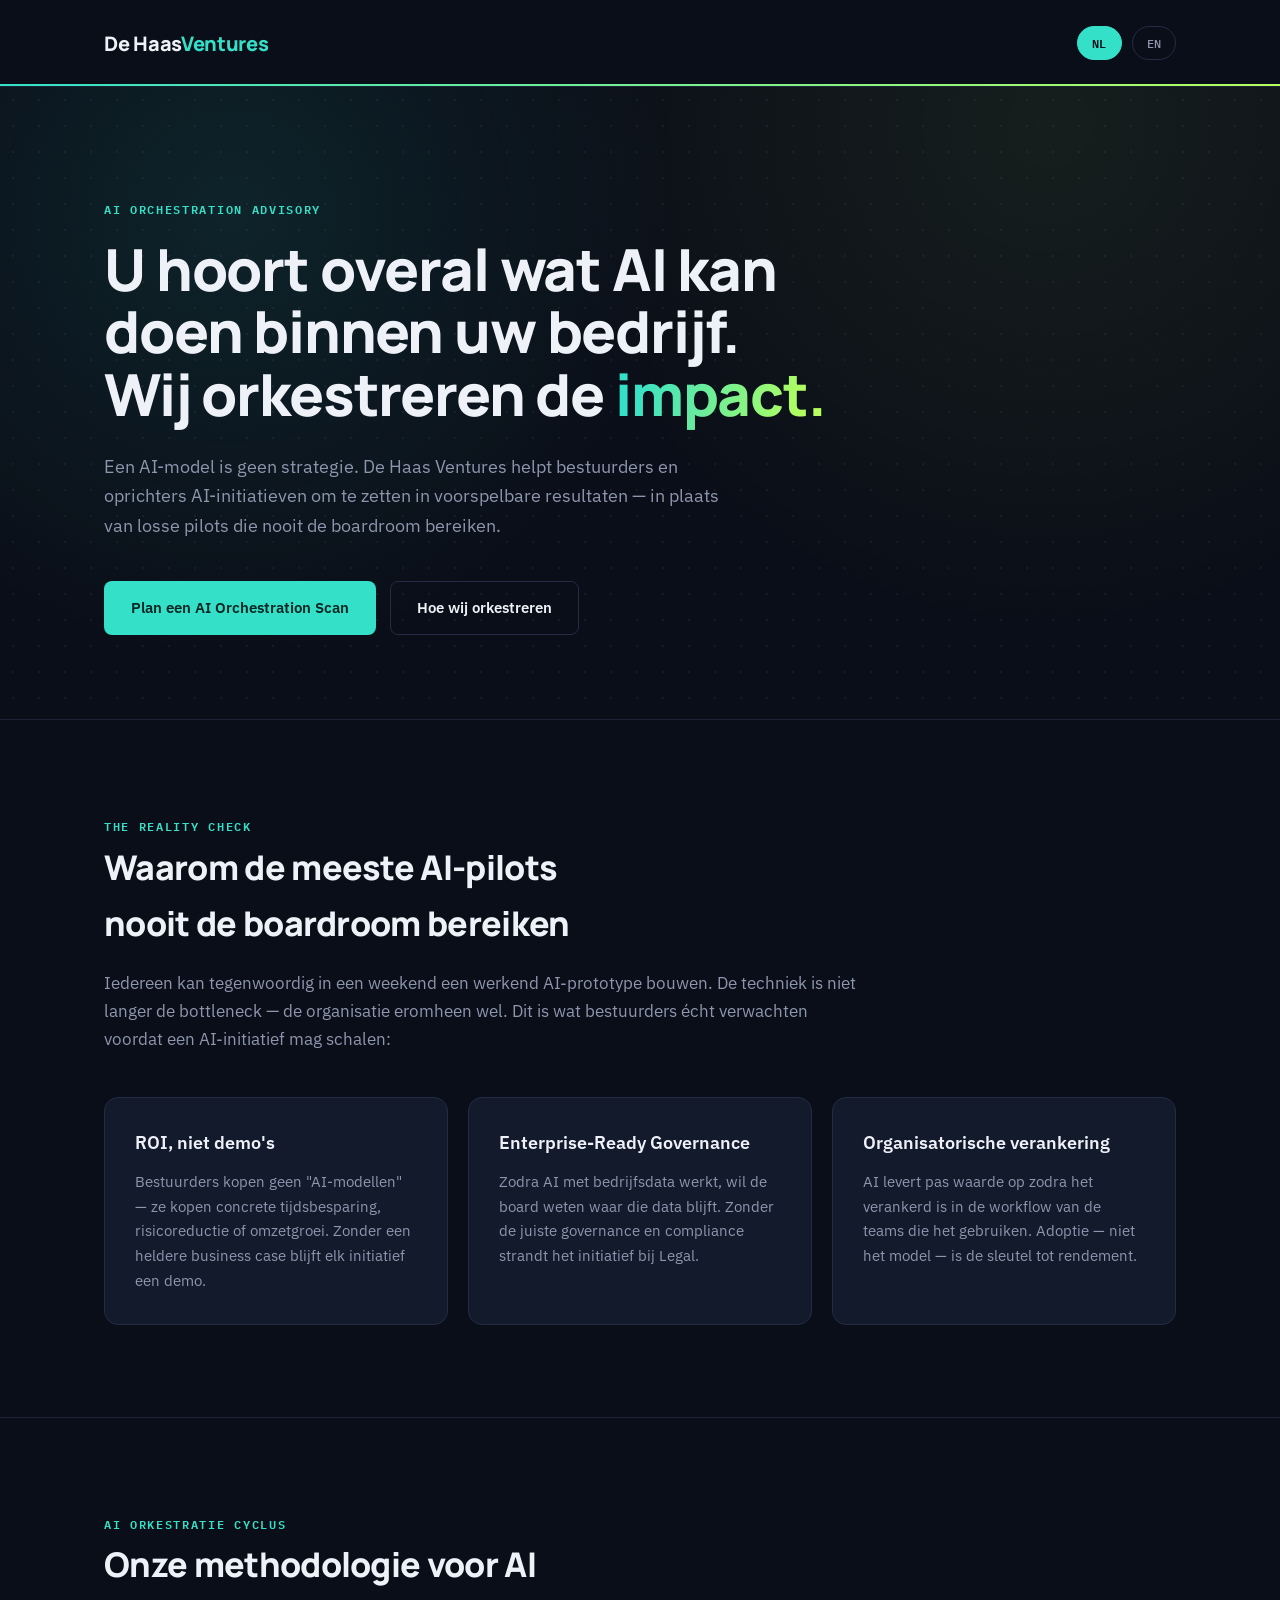
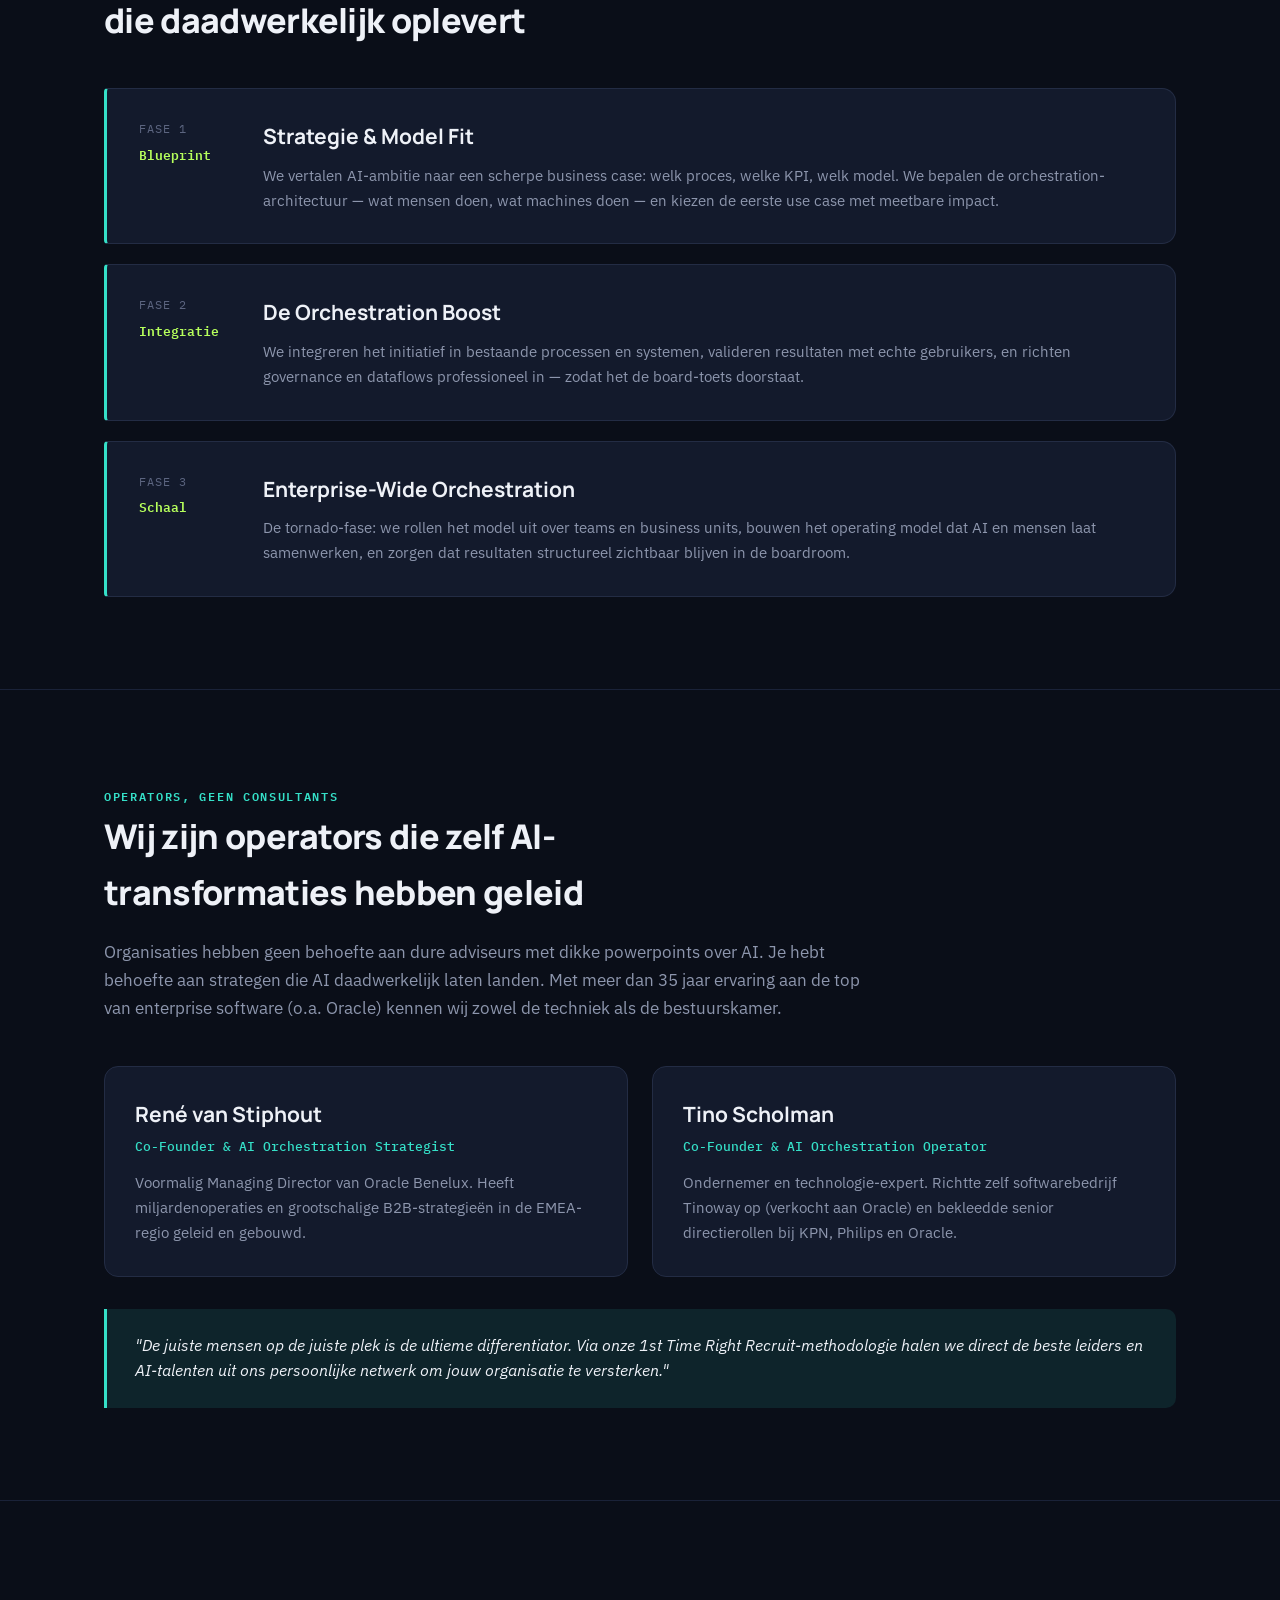
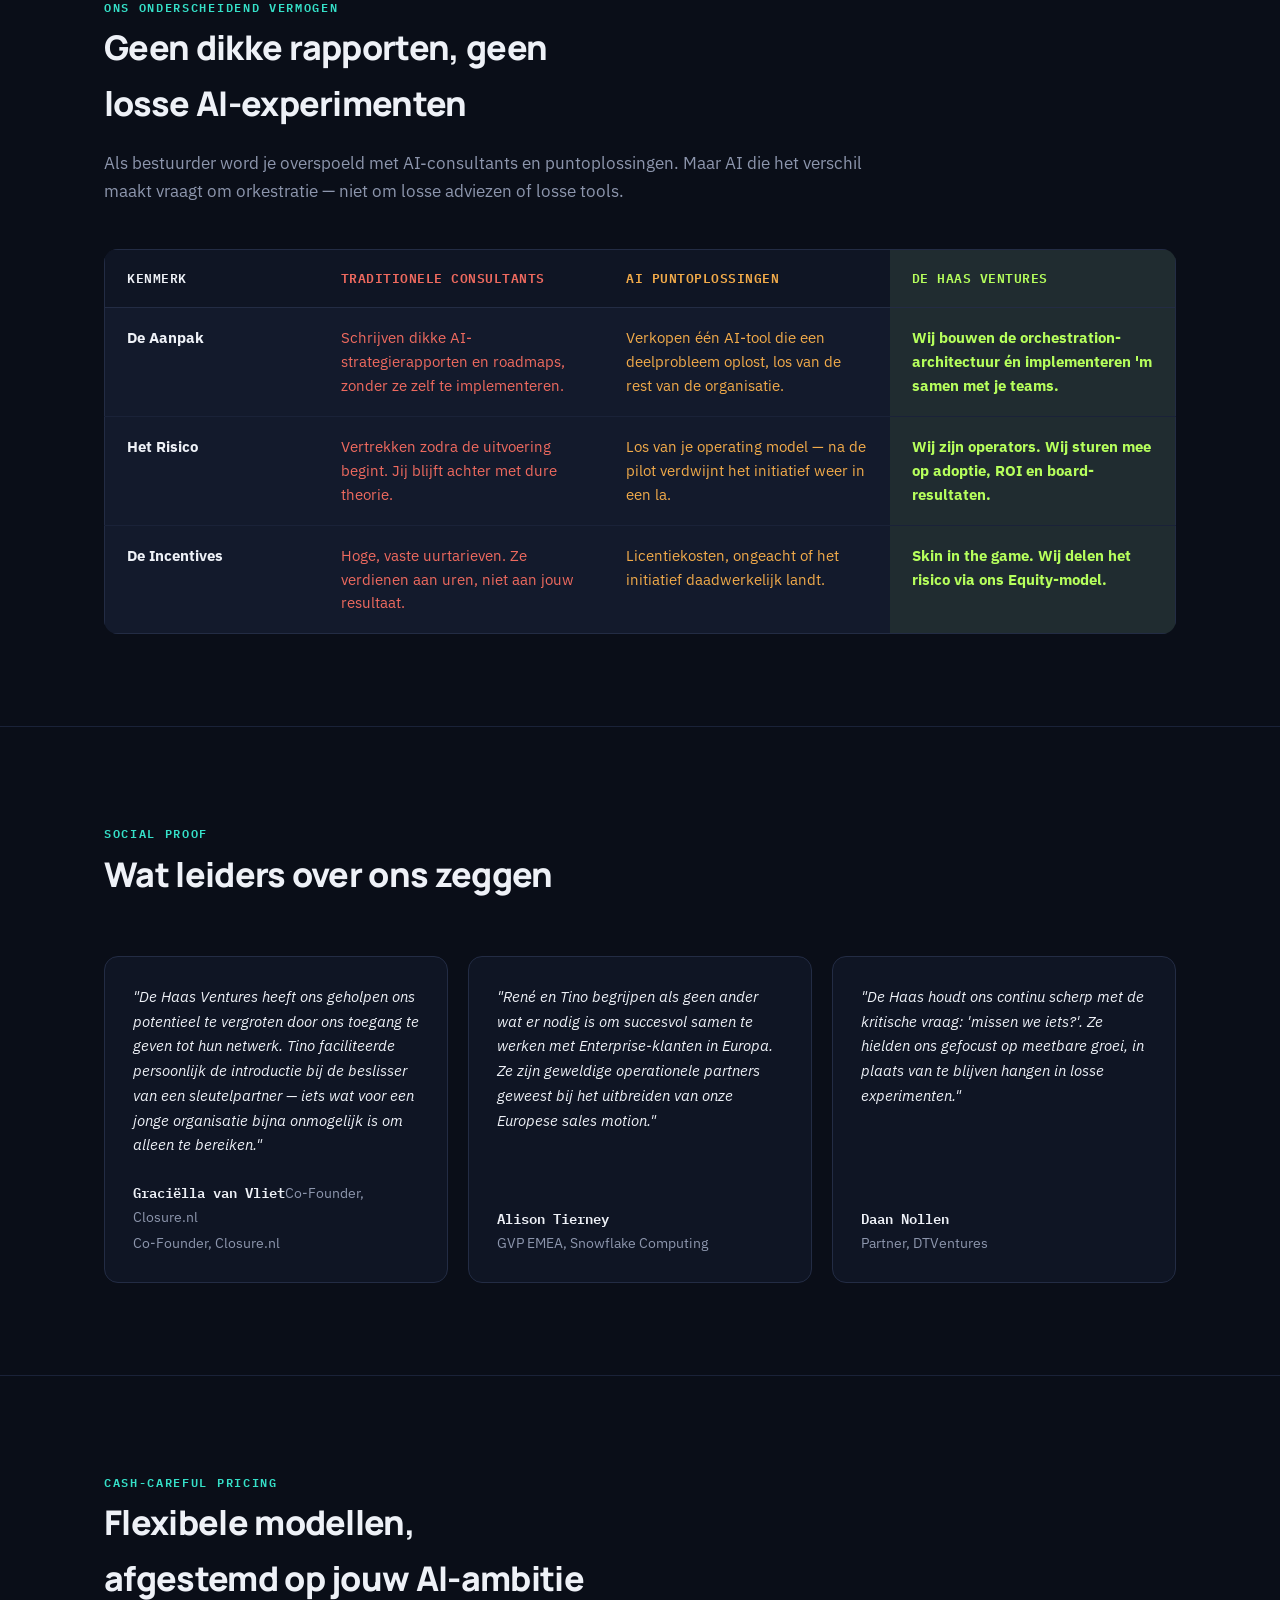
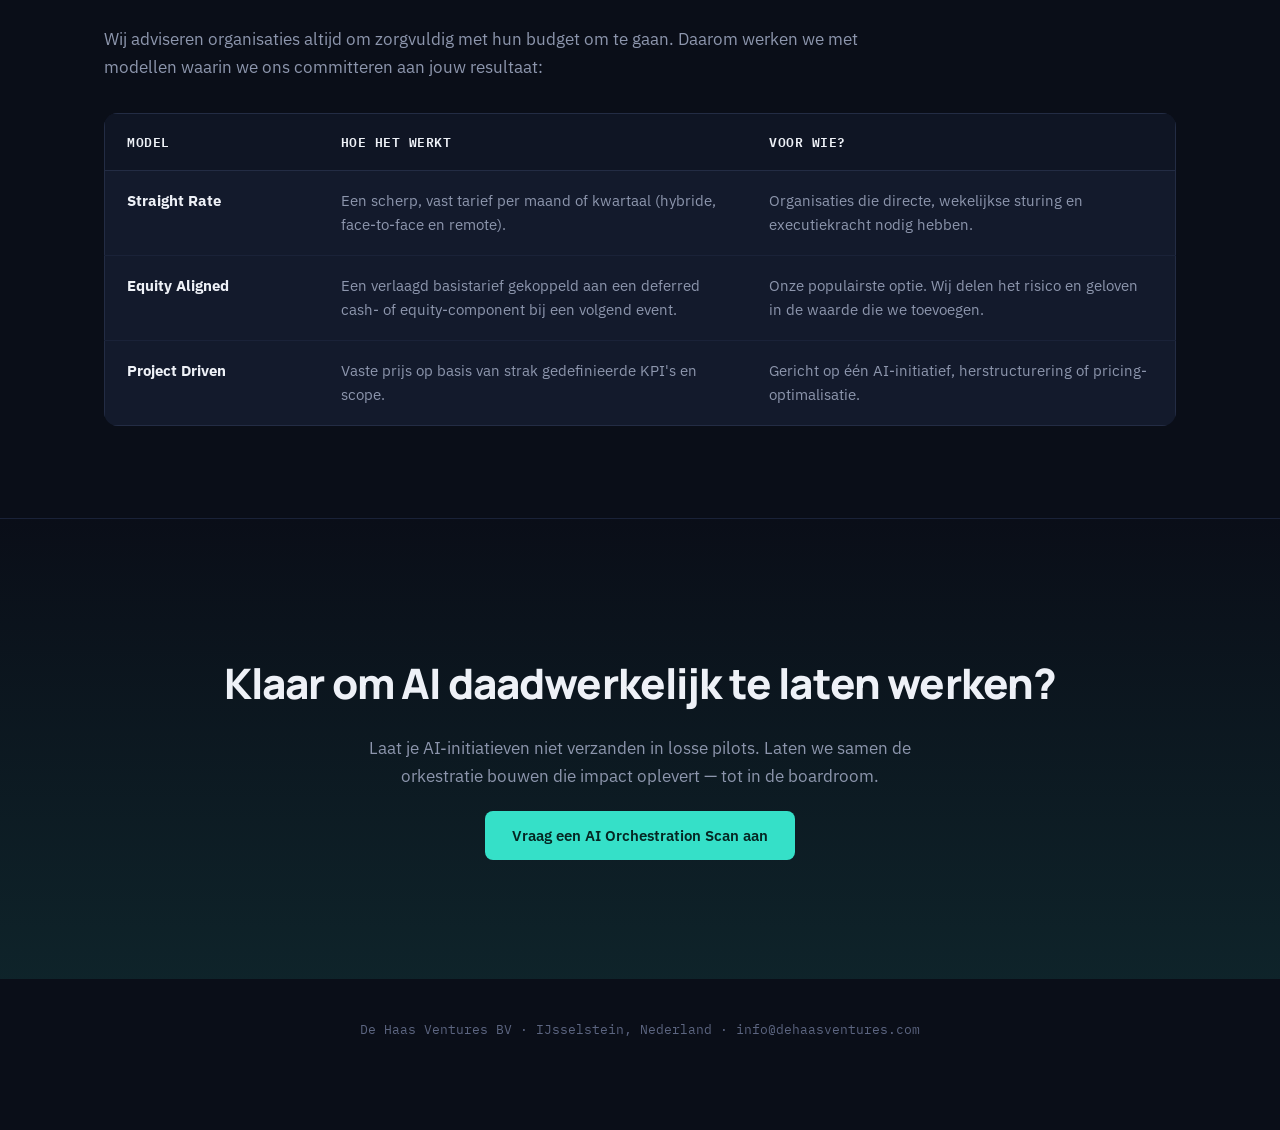
==== commit db1f206c: "Add files via upload" ====
--- a/index.html
+++ b/index.html
@@ -61,8 +61,8 @@
 <section class="hero">
   <div class="container">
     <span class="eyebrow">AI Orchestration Advisory</span>
-    <h1 data-lang="nl">Jij bouwt de AI. <br>Wij orkestreren de <span>impact.</span></h1>
-    <h1 data-lang="en">You build the AI. <br>We orchestrate the <span>impact.</span></h1>
+    <h1 data-lang="nl">U hoort overal wat AI kan doen binnen uw bedrijf. <br>Wij orkestreren de <span>impact.</span></h1>
+    <h1 data-lang="en">You hear remarks everywhere what AI can do for your business. <br>We orchestrate the <span>impact.</span></h1>
 
     <p class="lede" data-lang="nl">Een AI-model is geen strategie. De Haas Ventures helpt bestuurders en oprichters AI-initiatieven om te zetten in voorspelbare resultaten — in plaats van losse pilots die nooit de boardroom bereiken.</p>
     <p class="lede" data-lang="en">An AI model is not a strategy. De Haas Ventures helps executives and founders turn scattered AI initiatives into predictable results — not pilots that never reach the boardroom.</p>
